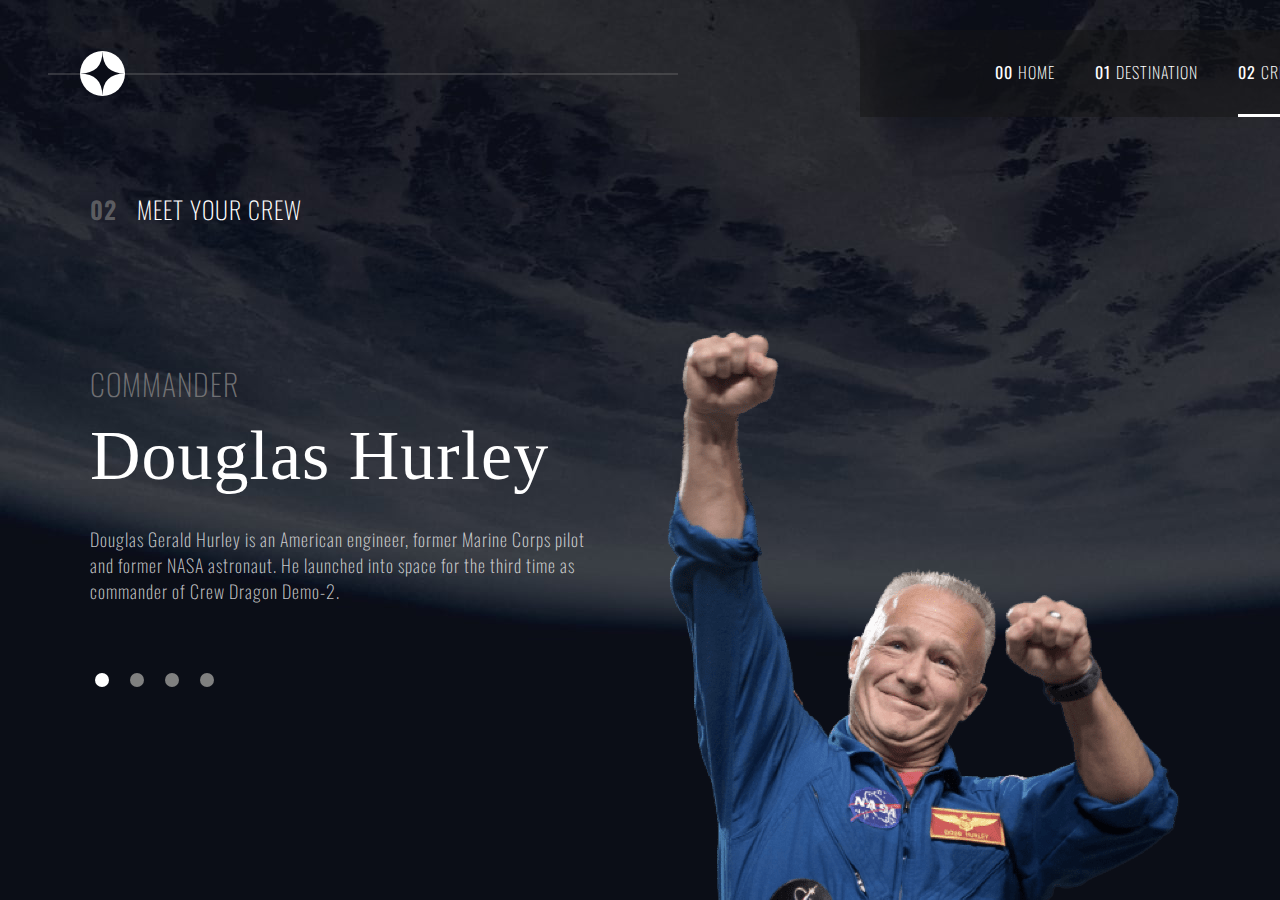
==== crew.html @ d4b22b64 "paginas prontas para desktop" ====
<!DOCTYPE html>
<html lang="en">
<head>
  <meta charset="UTF-8">
  <meta name="viewport" content="width=device-width, initial-scale=1.0">

  <link rel="icon" type="image/png" sizes="32x32" href="./assets/favicon-32x32.png">
  <link rel="stylesheet" href="css/crew.css">
  <title>Frontend Mentor | Space tourism website</title>
</head>
<body>
  <div class="conteiner-topo">
    <img src="assets/shared/logo.svg" class="img-logo">
      <div class="linha-topo">
        <hr>
      </div>
      <nav class="nav-topo">
        <div class="navs">
          <a href="index.html"><strong>00 </strong> Home</a>
        </div>
        <div class="navs">
          <a href="destination.html"><strong>01 </strong> Destination</a>
        </div>
        <div class="navs cl-w">
          <a href="crew.html"><strong>02 </strong> Crew</a>
        </div>
        <div class="navs">
          <a href="technology.html"><strong>03 </strong> Technology</a>
        </div>
      </nav>
  </div>
  
    <div class="conteiner-main">
      <div class="titulo-nav">
        <h3 class="dif-c">02</h3>
        <h3>Meet your crew</h3>
      </div>
      <div class="conteiner-conteudo">
        <div class="conteudo-crew">
          <h3 class="role-crew">Commander</h3>
          <h1 class="name-crew">Douglas Hurley</h1>
          <p class="bio-crew">Douglas Gerald Hurley is an American engineer, former Marine Corps pilot and former NASA astronaut. He launched into space for the third time as commander of Crew Dragon Demo-2.</p>
          <ul class="lista-crew">
            <li class="list li-w"></li>
            <li class="list"></li>
            <li class="list"></li>
            <li class="list"></li>
            <li style="display: none;"></li>
          </ul>
        </div>
        <img src="assets/crew/image-douglas-hurley.png" class="img-crew">
      </div>
    </div>
</body>
<script rel="text/javascript" src="js/crew.js"></script>
</html>
---- css/crew.css ----
@font-face {
    font-family: 'Oswald';
    src: url("../font/Oswald-VariableFont_wght.ttf");
}
body {
    background-image: url("../assets/crew/background-crew-desktop.jpg");
    background-repeat: no-repeat;
    background-size: cover;
    margin: 0;
    height: 100vh;
}
body, h1, h3, p, a {
    font-weight: 100;
    color: white;
    font-family: Oswald;
    letter-spacing: 1px;
}
.conteiner-topo, .nav-topo{
    display: flex;
}
.conteiner-topo {
    justify-content: space-between;
    padding: 30px 0px 0px 80px;
    align-items: center;
    width: 1600px;
    margin: 0px auto;
}
.linha-topo {
    width: 40%;
    position: absolute;
    right: 750px;
    width: 630px;
    position: absolute;
    right: 47%;
}
.nav-topo {
    gap: 40px;
    background-color: rgb(22 22 22 / 52%);
    padding: 0px 150px 0px 50px;
    width: 620px;
    justify-content: center;
}
.navs {
    padding: 30px 0px;
}
.img-logo {
    height: 45px;
    z-index: 100;
}
a {
    text-decoration: none;
    text-transform: uppercase;
}
hr {
    border: 1px solid #80808052;
}
.dif-c {
    font-weight: 600;
    color: #808080a1;
}
.titulo-nav {
    margin: 20px 0px 80px 0px;
    display: flex;
    gap: 20px;
}
h3 {
    text-transform: uppercase;
    font-size: x-large;
}
.conteiner-main {
    max-width: 1100px;
    margin: 50px auto;
}
.cl-w {
    border-bottom: 3px solid white;
}

.conteiner-conteudo {
    display: flex;
}
.lista-crew {
    display: flex;
    gap: 35px;
    position: absolute;
    bottom: 180px;
}
h1 {
    font-size: 70px;
    font-family: fangsong;
    margin: 0px 0px 30px 0px;
}
p {
    max-width: 500px;
    font-size:18px;
    color: rgba(255, 255, 255, 0.767);
}
.role-crew {
    color: #8d8b8bbd;
    font-size: 30px;
    margin-bottom: 10px;
}
li {
    color: gray;
    font-size: 35px;
    cursor: pointer;
}
li:hover {
    color: white
}
.li-w {
    color: white;
}
.img-crew {
    position: fixed;
    left: 52%;
    margin: 0px auto;
    max-width: 601px;
}
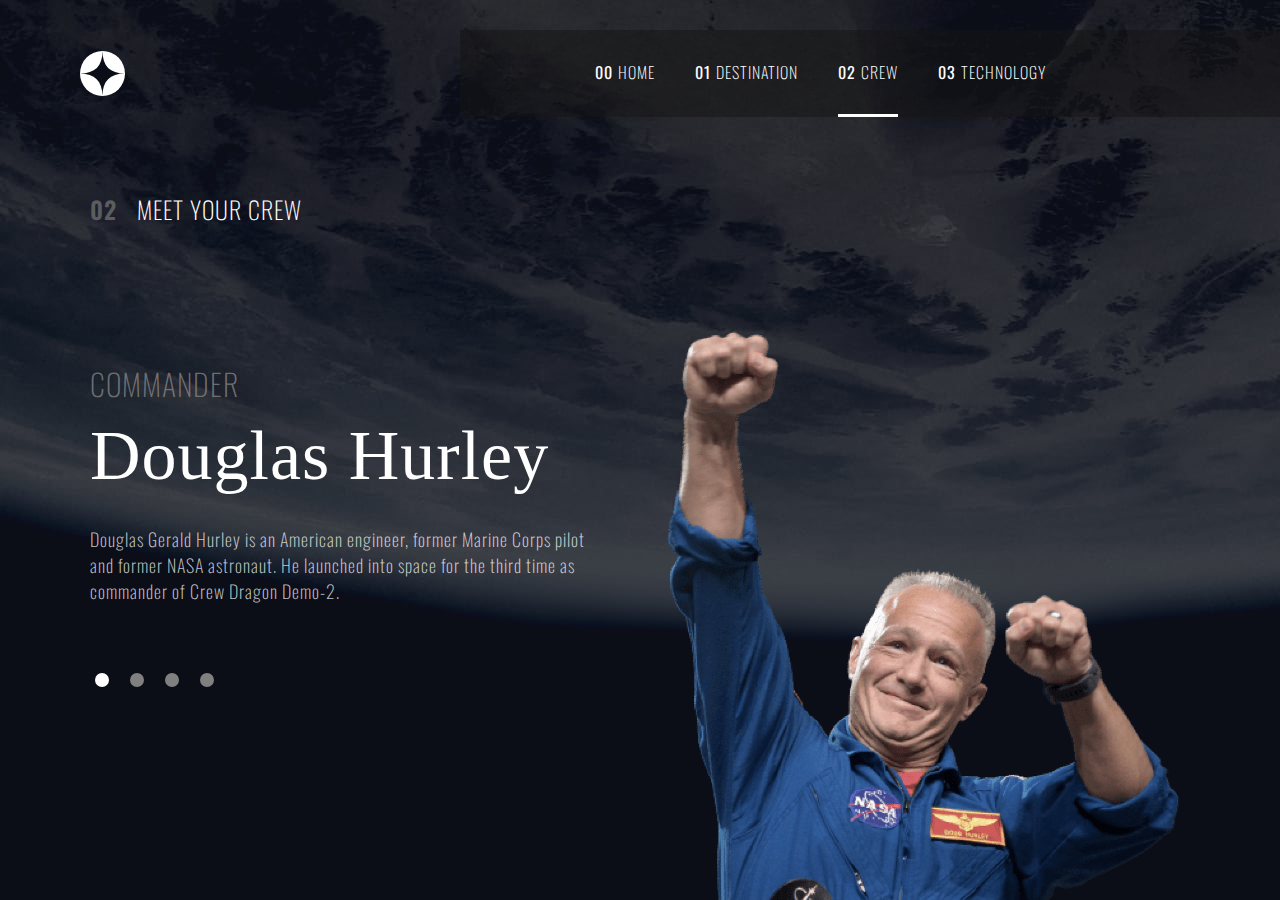
==== commit 06a074e2: "ajustes finalizados para tablet e smartphone" ====
--- a/crew.html
+++ b/crew.html
@@ -11,10 +11,11 @@
 <body>
   <div class="conteiner-topo">
     <img src="assets/shared/logo.svg" class="img-logo">
+    <div class="separacao-linha-nav">
       <div class="linha-topo">
-        <hr>
+        <hr class="hr-top">
       </div>
-      <nav class="nav-topo">
+      <nav class="nav-topo xnav">
         <div class="navs">
           <a href="index.html"><strong>00 </strong> Home</a>
         </div>
@@ -28,6 +29,9 @@
           <a href="technology.html"><strong>03 </strong> Technology</a>
         </div>
       </nav>
+      <img src="assets/shared/icon-hamburger.svg" class="icon-hm">
+      <img src="assets/shared/icon-close.svg" class="icon-close">
+    </div>
   </div>
   
     <div class="conteiner-main">
@@ -53,4 +57,5 @@
     </div>
 </body>
 <script rel="text/javascript" src="js/crew.js"></script>
+<script rel="text/javascript" src="js/main.js"></script>
 </html>--- a/css/crew.css
+++ b/css/crew.css
@@ -8,6 +8,8 @@
     background-size: cover;
     margin: 0;
     height: 100vh;
+    max-width: 1600px;
+    margin: 0px auto;
 }
 body, h1, h3, p, a {
     font-weight: 100;
@@ -15,23 +17,23 @@
     font-family: Oswald;
     letter-spacing: 1px;
 }
-.conteiner-topo, .nav-topo{
-    display: flex;
+.conteiner-topo, .nav-topo, .separacao-linha-nav{
+    display: flex;
+}
+.separacao-linha-nav {
+    align-items: center;
 }
 .conteiner-topo {
     justify-content: space-between;
     padding: 30px 0px 0px 80px;
     align-items: center;
-    width: 1600px;
+    max-width: 1600px;
     margin: 0px auto;
 }
 .linha-topo {
-    width: 40%;
-    position: absolute;
-    right: 750px;
-    width: 630px;
-    position: absolute;
-    right: 47%;
+    width: 100px;
+    position: relative;
+    height: 18px;
 }
 .nav-topo {
     gap: 40px;
@@ -54,6 +56,11 @@
 hr {
     border: 1px solid #80808052;
 }
+.hr-top {
+    width: 560px;
+    position: absolute;
+    right: -32%;
+}
 .dif-c {
     font-weight: 600;
     color: #808080a1;
@@ -115,4 +122,86 @@
     left: 52%;
     margin: 0px auto;
     max-width: 601px;
+}
+.icon-hm {
+    display: none;
+}
+.icon-close{
+    display: none;
+}
+@media (max-width: 1430px) {
+    .linha-topo {
+        display: none;
+    }
+}
+@media (max-width: 1000px) {
+    body {
+        background-image: url("../assets/crew/background-crew-tablet.jpg");
+        height: 100%;
+    }
+    .nav-topo {
+        padding: 0px;
+    }
+    strong {
+        display: none;
+    }
+    .conteiner-topo {
+        padding: 0px 0px 0px 40px;
+    }
+    .conteiner-main {
+        display: block;
+        width: 500px;
+        text-align: center;
+        margin: 0px auto;
+    }
+    .titulo-nav {
+        justify-content: center;
+        margin: 85px 0px 50px 0px;
+    }
+    .conteiner-conteudo {
+        display: block;
+    }
+    .img-crew {
+        position: initial;
+    }
+    .lista-crew {
+        justify-content: center;
+        margin-top: 55px;
+        position: initial;
+    }
+    h3 {
+        margin: 0px;
+    }
+}
+@media (max-width: 700px) {
+    .xnav {
+        position: absolute;
+        display: none;
+        width: 100%;
+        left: 0px;
+        top: 0px;
+        z-index: 100;
+        text-align: center;
+        background-color: #1a1a1a;
+        padding: 55px 0px;
+    }
+    .icon-close {
+        z-index: 100;
+        position: relative;
+        bottom: 30px;
+        cursor: pointer;
+    }
+    .icon-hm {
+        height: 30px;
+        display: block;
+    }
+    .conteiner-topo {
+        padding: 40px 40px 0px 40px;
+    }
+    .navs {
+        border-bottom: 0px solid white;
+    }
+    .navs:hover {
+        background-color: #7b797921;
+    }
 }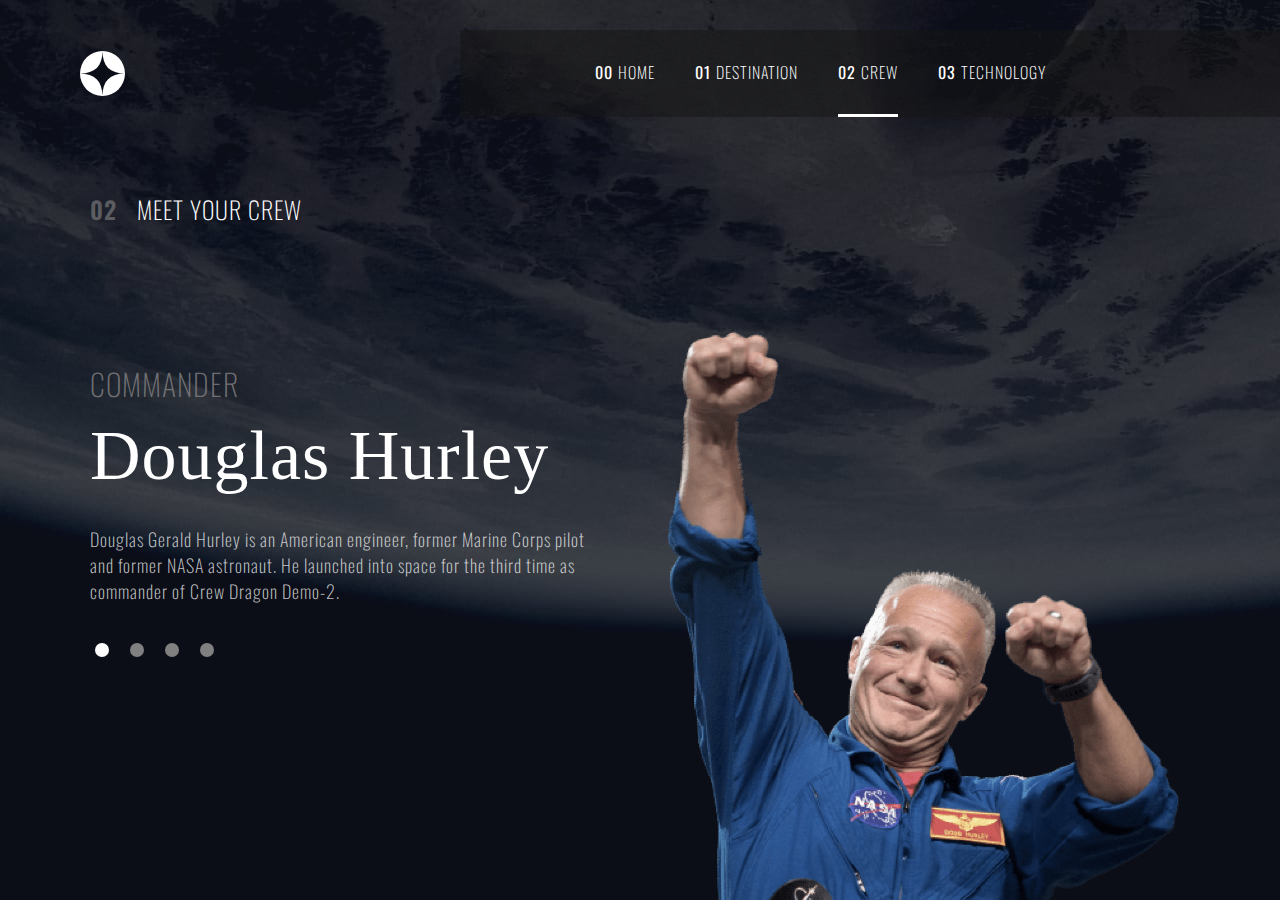
==== commit 4c40440a: "Alteracoes de melhoria" ====
--- a/crew.html
+++ b/crew.html
@@ -49,7 +49,6 @@
             <li class="list"></li>
             <li class="list"></li>
             <li class="list"></li>
-            <li style="display: none;"></li>
           </ul>
         </div>
         <img src="assets/crew/image-douglas-hurley.png" class="img-crew">
--- a/css/crew.css
+++ b/css/crew.css
@@ -1,207 +1,206 @@
-@font-face {
-    font-family: 'Oswald';
-    src: url("../font/Oswald-VariableFont_wght.ttf");
-}
-body {
-    background-image: url("../assets/crew/background-crew-desktop.jpg");
-    background-repeat: no-repeat;
-    background-size: cover;
-    margin: 0;
-    height: 100vh;
-    max-width: 1600px;
-    margin: 0px auto;
-}
-body, h1, h3, p, a {
-    font-weight: 100;
-    color: white;
-    font-family: Oswald;
-    letter-spacing: 1px;
-}
-.conteiner-topo, .nav-topo, .separacao-linha-nav{
-    display: flex;
-}
-.separacao-linha-nav {
-    align-items: center;
-}
-.conteiner-topo {
-    justify-content: space-between;
-    padding: 30px 0px 0px 80px;
-    align-items: center;
-    max-width: 1600px;
-    margin: 0px auto;
-}
-.linha-topo {
-    width: 100px;
-    position: relative;
-    height: 18px;
-}
-.nav-topo {
-    gap: 40px;
-    background-color: rgb(22 22 22 / 52%);
-    padding: 0px 150px 0px 50px;
-    width: 620px;
-    justify-content: center;
-}
-.navs {
-    padding: 30px 0px;
-}
-.img-logo {
-    height: 45px;
-    z-index: 100;
-}
-a {
-    text-decoration: none;
-    text-transform: uppercase;
-}
-hr {
-    border: 1px solid #80808052;
-}
-.hr-top {
-    width: 560px;
-    position: absolute;
-    right: -32%;
-}
-.dif-c {
-    font-weight: 600;
-    color: #808080a1;
-}
-.titulo-nav {
-    margin: 20px 0px 80px 0px;
-    display: flex;
-    gap: 20px;
-}
-h3 {
-    text-transform: uppercase;
-    font-size: x-large;
-}
-.conteiner-main {
-    max-width: 1100px;
-    margin: 50px auto;
-}
-.cl-w {
-    border-bottom: 3px solid white;
-}
-
-.conteiner-conteudo {
-    display: flex;
-}
-.lista-crew {
-    display: flex;
-    gap: 35px;
-    position: absolute;
-    bottom: 180px;
-}
-h1 {
-    font-size: 70px;
-    font-family: fangsong;
-    margin: 0px 0px 30px 0px;
-}
-p {
-    max-width: 500px;
-    font-size:18px;
-    color: rgba(255, 255, 255, 0.767);
-}
-.role-crew {
-    color: #8d8b8bbd;
-    font-size: 30px;
-    margin-bottom: 10px;
-}
-li {
-    color: gray;
-    font-size: 35px;
-    cursor: pointer;
-}
-li:hover {
-    color: white
-}
-.li-w {
-    color: white;
-}
-.img-crew {
-    position: fixed;
-    left: 52%;
-    margin: 0px auto;
-    max-width: 601px;
-}
-.icon-hm {
-    display: none;
-}
-.icon-close{
-    display: none;
-}
-@media (max-width: 1430px) {
-    .linha-topo {
-        display: none;
-    }
-}
-@media (max-width: 1000px) {
-    body {
-        background-image: url("../assets/crew/background-crew-tablet.jpg");
-        height: 100%;
-    }
-    .nav-topo {
-        padding: 0px;
-    }
-    strong {
-        display: none;
-    }
-    .conteiner-topo {
-        padding: 0px 0px 0px 40px;
-    }
-    .conteiner-main {
-        display: block;
-        width: 500px;
-        text-align: center;
-        margin: 0px auto;
-    }
-    .titulo-nav {
-        justify-content: center;
-        margin: 85px 0px 50px 0px;
-    }
-    .conteiner-conteudo {
-        display: block;
-    }
-    .img-crew {
-        position: initial;
-    }
-    .lista-crew {
-        justify-content: center;
-        margin-top: 55px;
-        position: initial;
-    }
-    h3 {
-        margin: 0px;
-    }
-}
-@media (max-width: 700px) {
-    .xnav {
-        position: absolute;
-        display: none;
-        width: 100%;
-        left: 0px;
-        top: 0px;
-        z-index: 100;
-        text-align: center;
-        background-color: #1a1a1a;
-        padding: 55px 0px;
-    }
-    .icon-close {
-        z-index: 100;
-        position: relative;
-        bottom: 30px;
-        cursor: pointer;
-    }
-    .icon-hm {
-        height: 30px;
-        display: block;
-    }
-    .conteiner-topo {
-        padding: 40px 40px 0px 40px;
-    }
-    .navs {
-        border-bottom: 0px solid white;
-    }
-    .navs:hover {
-        background-color: #7b797921;
-    }
+@font-face {
+    font-family: 'Oswald';
+    src: url("../font/Oswald-VariableFont_wght.ttf");
+}
+body {
+    background-image: url("../assets/crew/background-crew-desktop.jpg");
+    background-repeat: no-repeat;
+    background-size: cover;
+    margin: 0;
+    height: 100vh;
+    max-width: 1600px;
+    margin: 0px auto;
+}
+body, h1, h3, p, a {
+    font-weight: 100;
+    color: white;
+    font-family: Oswald;
+    letter-spacing: 1px;
+}
+.conteiner-topo, .nav-topo, .separacao-linha-nav{
+    display: flex;
+}
+.separacao-linha-nav {
+    align-items: center;
+}
+.conteiner-topo {
+    justify-content: space-between;
+    padding: 30px 0px 0px 80px;
+    align-items: center;
+    max-width: 1600px;
+    margin: 0px auto;
+}
+.linha-topo {
+    width: 100px;
+    position: relative;
+    height: 18px;
+}
+.nav-topo {
+    gap: 40px;
+    background-color: rgb(22 22 22 / 52%);
+    padding: 0px 150px 0px 50px;
+    width: 620px;
+    justify-content: center;
+}
+.navs {
+    padding: 30px 0px;
+}
+.img-logo {
+    height: 45px;
+    z-index: 100;
+}
+a {
+    text-decoration: none;
+    text-transform: uppercase;
+}
+hr {
+    border: 1px solid #80808052;
+}
+.hr-top {
+    width: 560px;
+    position: absolute;
+    right: -32%;
+}
+.dif-c {
+    font-weight: 600;
+    color: #808080a1;
+}
+.titulo-nav {
+    margin: 20px 0px 80px 0px;
+    display: flex;
+    gap: 20px;
+}
+h3 {
+    text-transform: uppercase;
+    font-size: x-large;
+}
+.conteiner-main {
+    max-width: 1100px;
+    margin: 50px auto;
+}
+.cl-w {
+    border-bottom: 3px solid white;
+}
+
+.conteiner-conteudo {
+    display: flex;
+}
+.lista-crew {
+    display: flex;
+    gap: 35px;
+    position: relative;
+}
+h1 {
+    font-size: 70px;
+    font-family: fangsong;
+    margin: 0px 0px 30px 0px;
+}
+p {
+    max-width: 500px;
+    font-size:18px;
+    color: rgba(255, 255, 255, 0.767);
+}
+.role-crew {
+    color: #8d8b8bbd;
+    font-size: 30px;
+    margin-bottom: 10px;
+}
+li {
+    color: gray;
+    font-size: 35px;
+    cursor: pointer;
+}
+li:hover {
+    color: white
+}
+.li-w {
+    color: white;
+}
+.img-crew {
+    position: fixed;
+    left: 52%;
+    margin: 0px auto;
+    max-width: 601px;
+}
+.icon-hm {
+    display: none;
+}
+.icon-close{
+    display: none;
+}
+@media (max-width: 1430px) {
+    .linha-topo {
+        display: none;
+    }
+}
+@media (max-width: 1000px) {
+    body {
+        background-image: url("../assets/crew/background-crew-tablet.jpg");
+        height: 100%;
+    }
+    .nav-topo {
+        padding: 0px;
+    }
+    strong {
+        display: none;
+    }
+    .conteiner-topo {
+        padding: 0px 0px 0px 40px;
+    }
+    .conteiner-main {
+        display: block;
+        width: 500px;
+        text-align: center;
+        margin: 0px auto;
+    }
+    .titulo-nav {
+        justify-content: center;
+        margin: 85px 0px 50px 0px;
+    }
+    .conteiner-conteudo {
+        display: block;
+    }
+    .img-crew {
+        position: initial;
+    }
+    .lista-crew {
+        justify-content: center;
+        margin-top: 55px;
+        position: initial;
+    }
+    h3 {
+        margin: 0px;
+    }
+}
+@media (max-width: 700px) {
+    .xnav {
+        position: absolute;
+        display: none;
+        width: 100%;
+        left: 0px;
+        top: 0px;
+        z-index: 100;
+        text-align: center;
+        background-color: #1a1a1a;
+        padding: 55px 0px;
+    }
+    .icon-close {
+        z-index: 100;
+        position: relative;
+        bottom: 30px;
+        cursor: pointer;
+    }
+    .icon-hm {
+        height: 30px;
+        display: block;
+    }
+    .conteiner-topo {
+        padding: 40px 40px 0px 40px;
+    }
+    .navs {
+        border-bottom: 0px solid white;
+    }
+    .navs:hover {
+        background-color: #7b797921;
+    }
 }